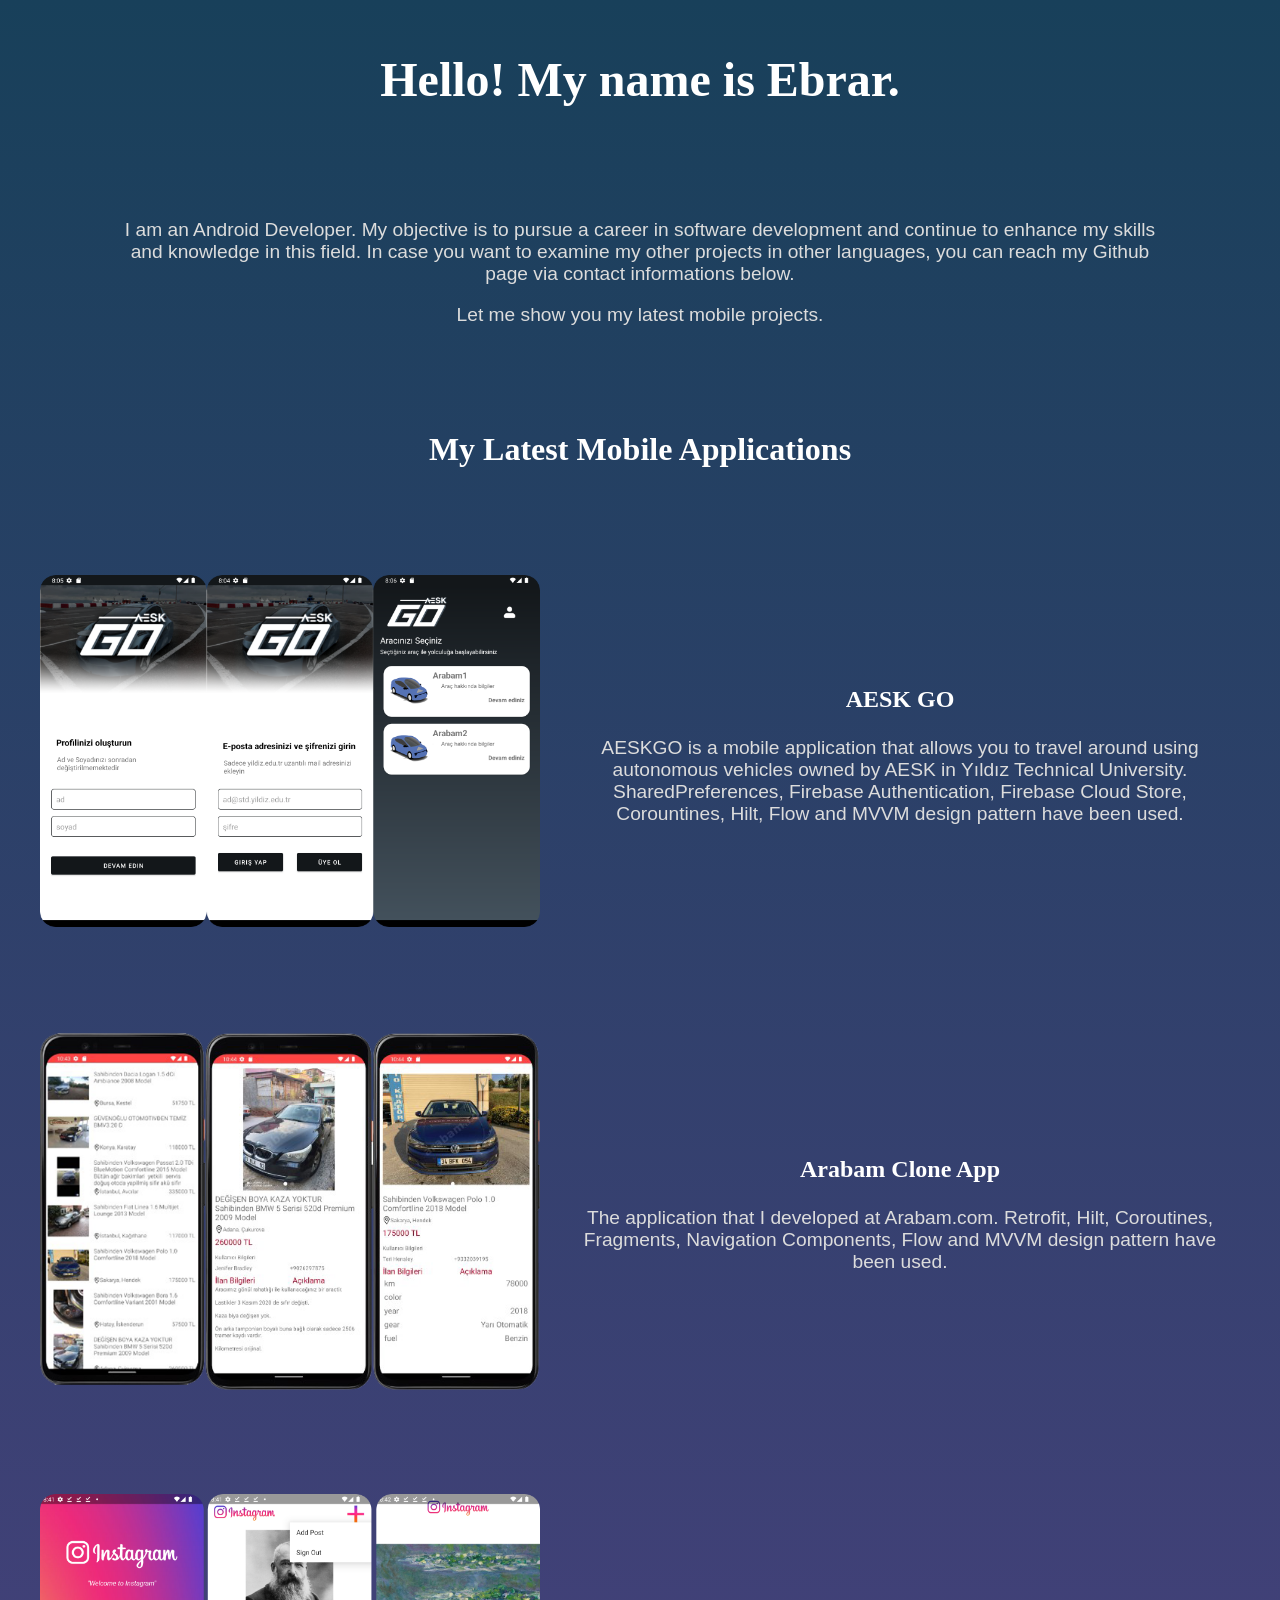
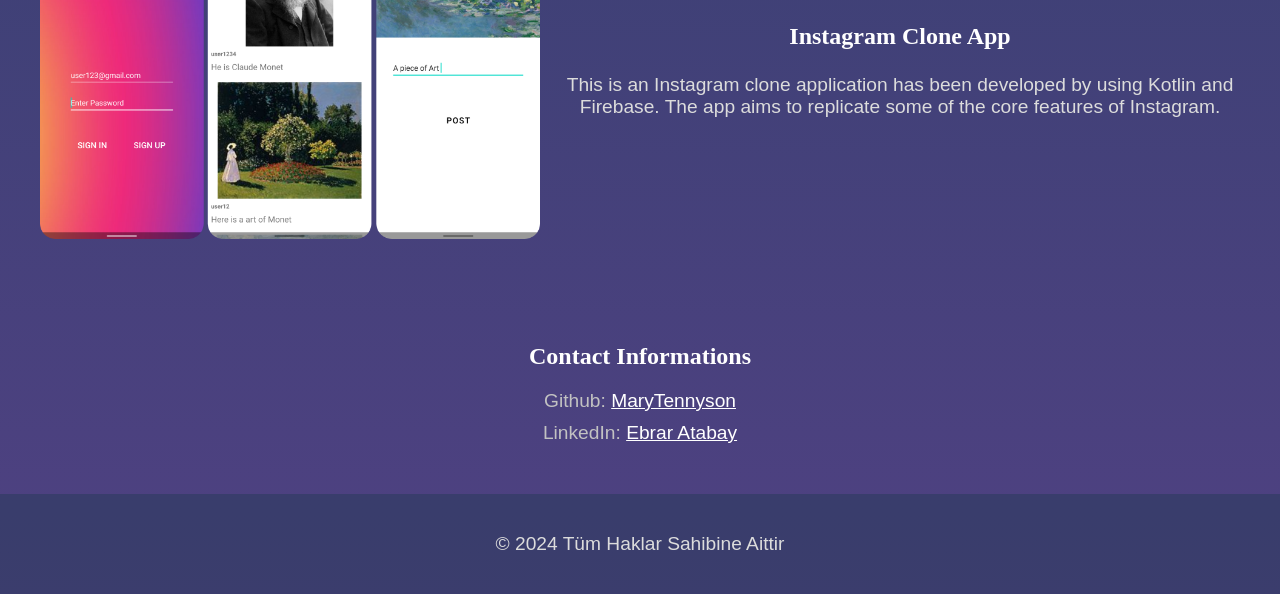
==== index.html @ 703ffc38 "FIRST COMMIT" ====
<!DOCTYPE html>
<html lang="en">

<head>
    <meta charset="UTF-8">
    <meta name="viewport" content="width=device-width, initial-scale=1.0">
    <link rel="stylesheet" href="styles.css">
    <title>Web Siteniz</title>
</head>

<body>
    <header>
        <h1>Hello! My name is Ebrar.</h1>
    </header>
    <section>
        <p class="center-text">I am an Android Developer. My objective is to pursue a career in software development and
            continue
            to enhance my skills and knowledge in this field. In case you want to examine my other
            projects in other languages, you can reach my Github page via contact informations below. </p>
        <p class="center-text">Let me show you my latest mobile projects.</p>
    </section>
    <section>
        <h2>My Latest Mobile Applications</h2>
    </section>
    <section>

        <div class="app-container">
            <div class="app-image">
                <img src="aeskgopages.png" alt="AESKGO">
            </div>
            <div class="app-description">
                <h3>AESK GO</h3>
                <p>AESKGO is a mobile application that allows you to travel around using autonomous vehicles owned by
                    AESK in Yıldız Technical University. SharedPreferences, Firebase Authentication, Firebase Cloud
                    Store, Corountines, Hilt, Flow and MVVM design pattern have been used.</p>
            </div>
        </div>
        <!-- Add more app containers if needed -->
    </section>
    <section>
        <div class="app-container">
            <div class="app-image">
                <img src="arabamcom.png" alt="Arabam Clone App">
            </div>
            <div class="app-description">
                <h3>Arabam Clone App</h3>
                <p>The application that I developed at Arabam.com. Retrofit, Hilt, Coroutines, Fragments, Navigation
                    Components, Flow and MVVM design pattern have been used.</p>
            </div>
        </div>
        <!-- Add more app containers if needed -->
    </section>
    <section>
        <div class="app-container">
            <div class="app-image">
                <img src="instagramclone.png" alt="Instagram Clone App">
            </div>
            <div class="app-description">
                <h3>Instagram Clone App</h3>
                <p>This is an Instagram clone application has been developed by using Kotlin and Firebase. The app aims
                    to replicate some of the core features of Instagram.</p>
            </div>
        </div>
        <!-- Add more app containers if needed -->
    </section>
    <section class="contact">
        <h2>Contact Informations</h2>
        <p>Github: <a href="https://github.com/MaryTennyson">MaryTennyson </a></p>
        <p>LinkedIn: <a href="https://www.linkedin.com/in/ebraratabay/">Ebrar Atabay</a></p>

    </section>
    <footer>
        <p>&copy; 2024 Tüm Haklar Sahibine Aittir</p>
    </footer>
</body>

</html>
---- styles.css ----
body {
    margin: 0;
    padding: 0;
    font-family: 'Arial', sans-serif;
    background: linear-gradient(#18405a, #4f4182);
    color: #ffffff;
}

header, section, footer {
    text-align: center;
    padding: 20px;
}

h1 {
   font-size:3em;
    font-family:'Times New Roman', Times, serif;
}


.center-text{
    
    padding-left: 100px;
    padding-right: 100px;
}

section {
    padding-top: 40px;
}

.latest-apps {
    padding: 20px;
    
}

.app-container {
    display: flex;
    align-items: center;
    margin: 20px;
}

.app-image img {
    width: 500px;
    height: auto;
    margin-right: 20px;
}

.app-description {
    text-align: center;
}

h3 {
    font-family:'Times New Roman', Times, serif;
    font-size: 1.5em;
}
h2{
    font-family:'Times New Roman', Times, serif;
    font-size: 2em;
}

p {
    font-size: 1.2em;
    color: #dcdcdc;
}

footer {
    text-align: center;
    background: #1936495f;
    padding: 20px;
}
.contact {
    text-align: center;
    padding: 40px;
}

.contact h2 {
    font-size: 1.5em;
    margin-bottom: 20px;
}

.contact p {
    font-size: 1.2em;
    color: #c2c2c2;
    margin: 10px 0;
}

.contact a {
    color: #ffffff;
    text-decoration: underline;
}
/* 500px'den küçük ekranlar için medya sorgusu */
@media only screen and (max-width: 1000px) {
    .app-container {
        flex-direction: column;
        align-items: flex-start;
        
        
    }

    .app-image img {
        width: 100%;
        height: auto;
        margin-right: 20px;
        margin-bottom: 10px;
    }
}
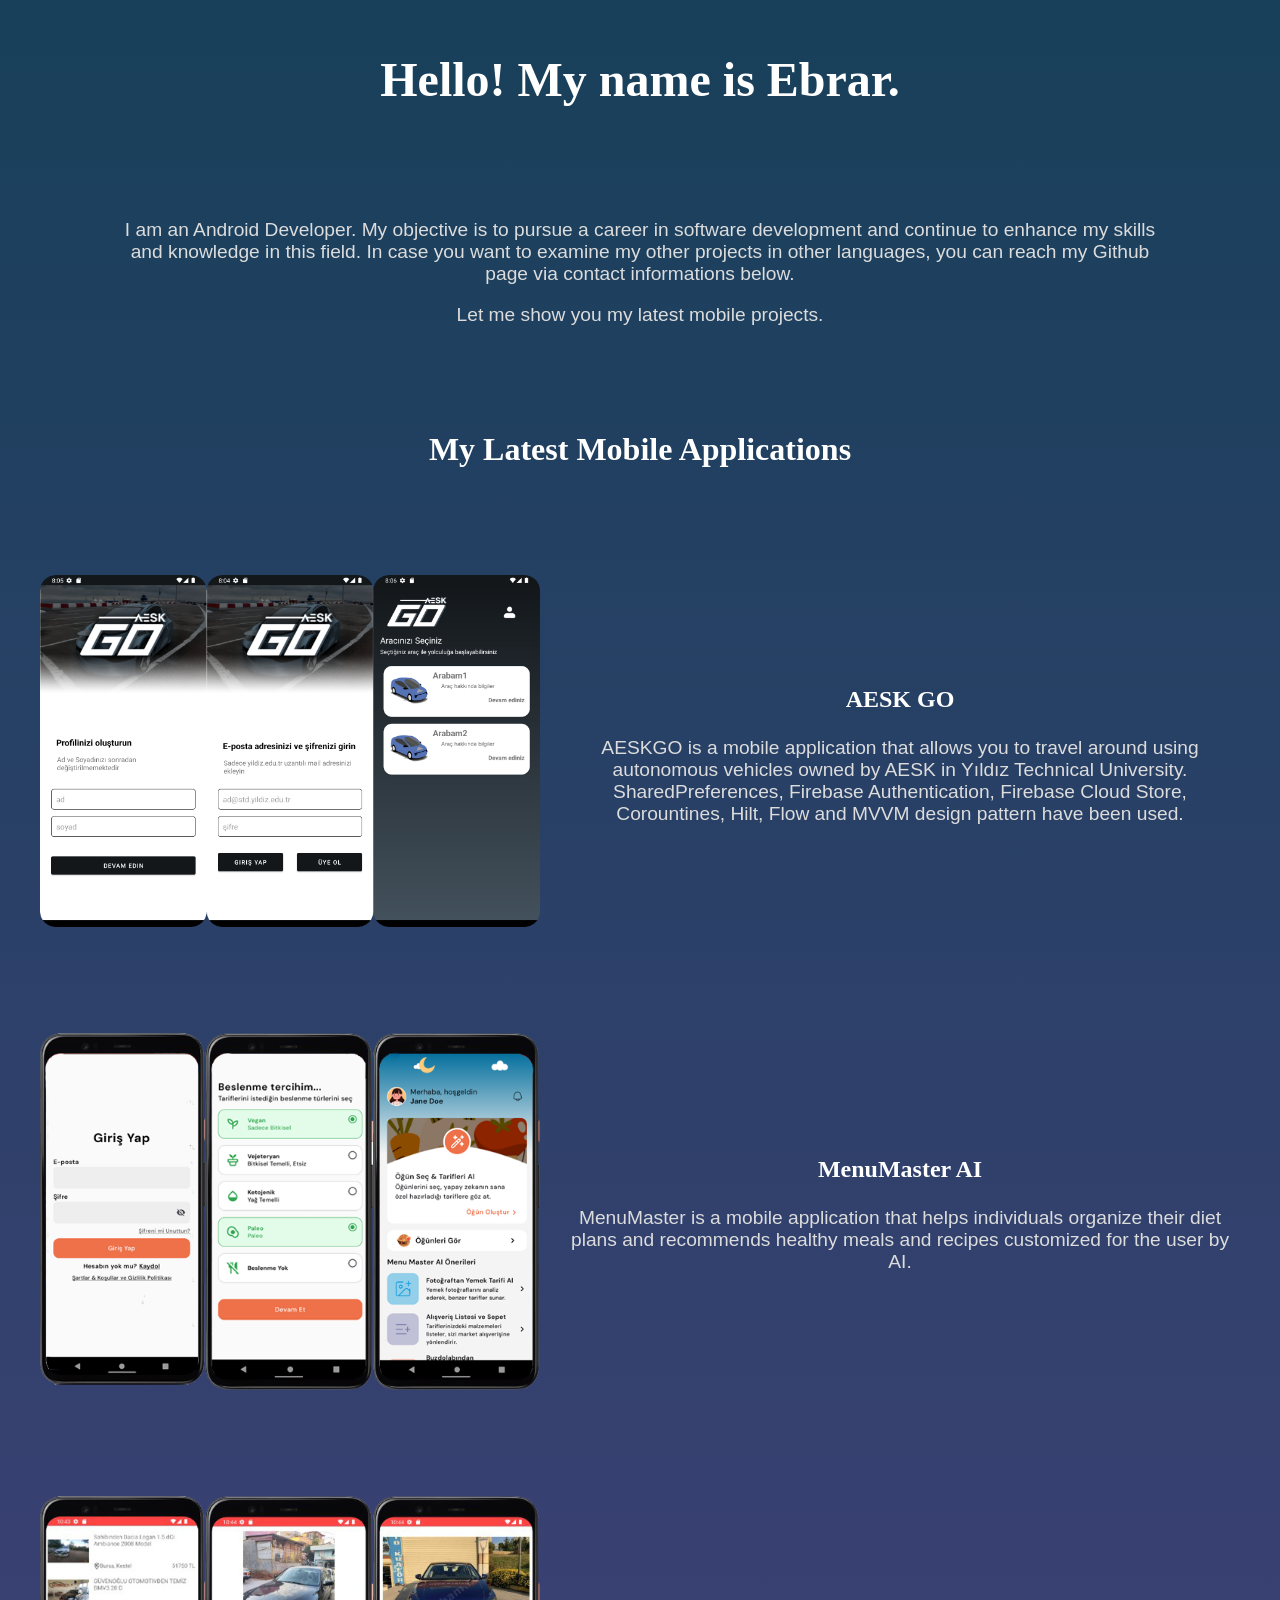
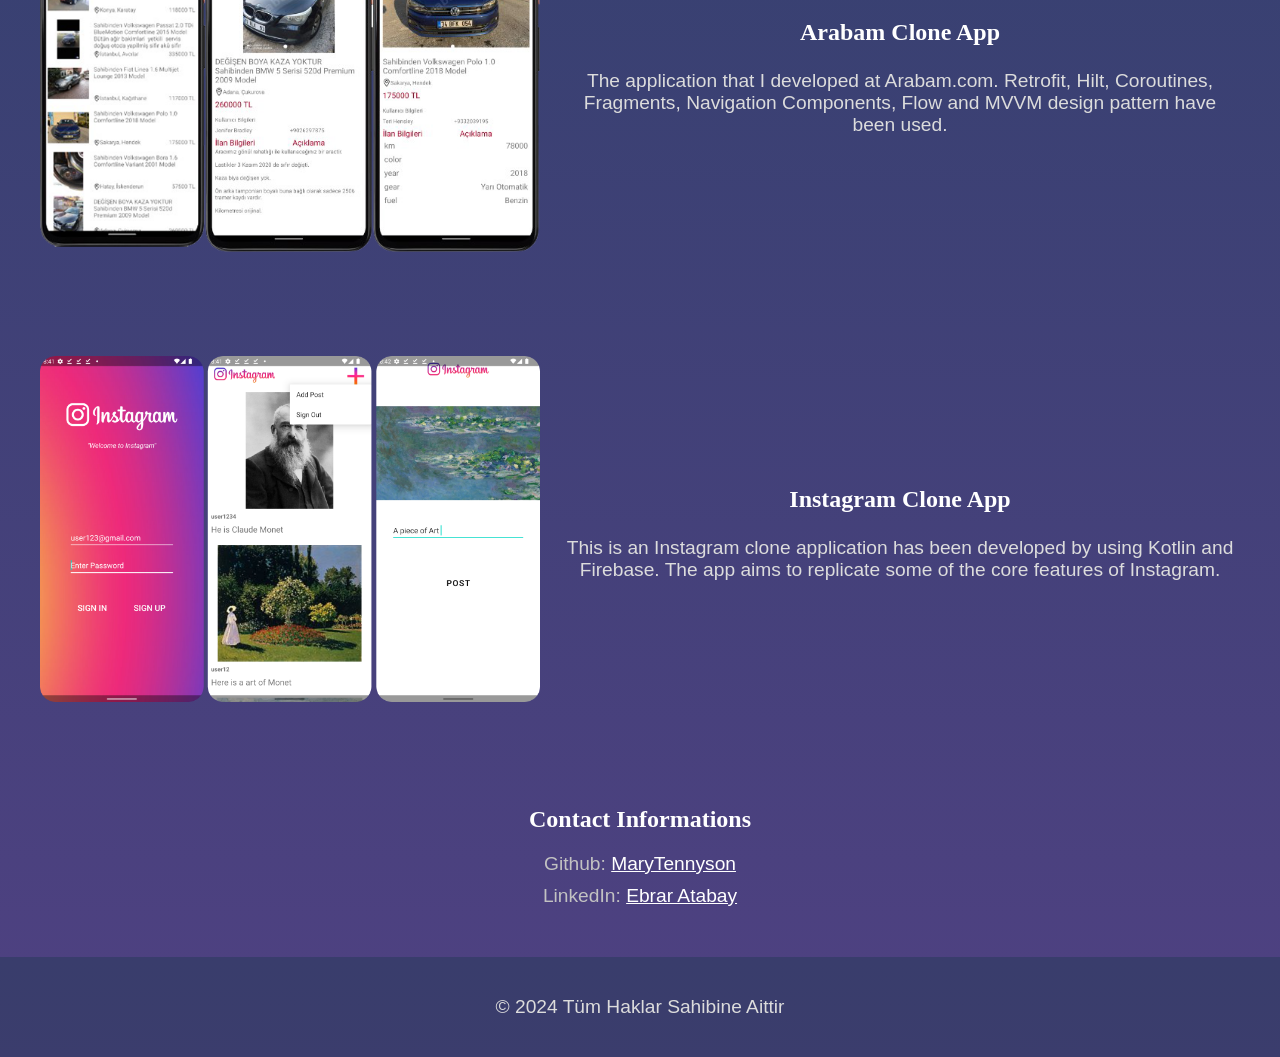
==== commit 0a1d253e: "Latest Project Was Added" ====
--- a/index.html
+++ b/index.html
@@ -5,7 +5,8 @@
     <meta charset="UTF-8">
     <meta name="viewport" content="width=device-width, initial-scale=1.0">
     <link rel="stylesheet" href="styles.css">
-    <title>Web Siteniz</title>
+    <link rel="icon" type="image/png" href="mainlogo.png">
+    <title>Ebrar Atabay</title>
 </head>
 
 <body>
@@ -33,6 +34,21 @@
                 <p>AESKGO is a mobile application that allows you to travel around using autonomous vehicles owned by
                     AESK in Yıldız Technical University. SharedPreferences, Firebase Authentication, Firebase Cloud
                     Store, Corountines, Hilt, Flow and MVVM design pattern have been used.</p>
+            </div>
+        </div>
+        <!-- Add more app containers if needed -->
+    </section>
+    <section>
+
+        <div class="app-container">
+            <div class="app-image">
+                <img src="mobveninternship.png" alt="MenuMaster AI">
+            </div>
+            <div class="app-description">
+                <h3>MenuMaster AI</h3>
+                <p> MenuMaster is a mobile application that helps individuals organize their diet plans
+                    and recommends healthy meals and recipes customized for the user by AI.
+                </p>
             </div>
         </div>
         <!-- Add more app containers if needed -->
--- a/styles.css
+++ b/styles.css
@@ -96,6 +96,11 @@
         
     }
 
+    .center-text{
+    
+        padding-left: 10px;
+        padding-right: 10px;
+    }
     .app-image img {
         width: 100%;
         height: auto;
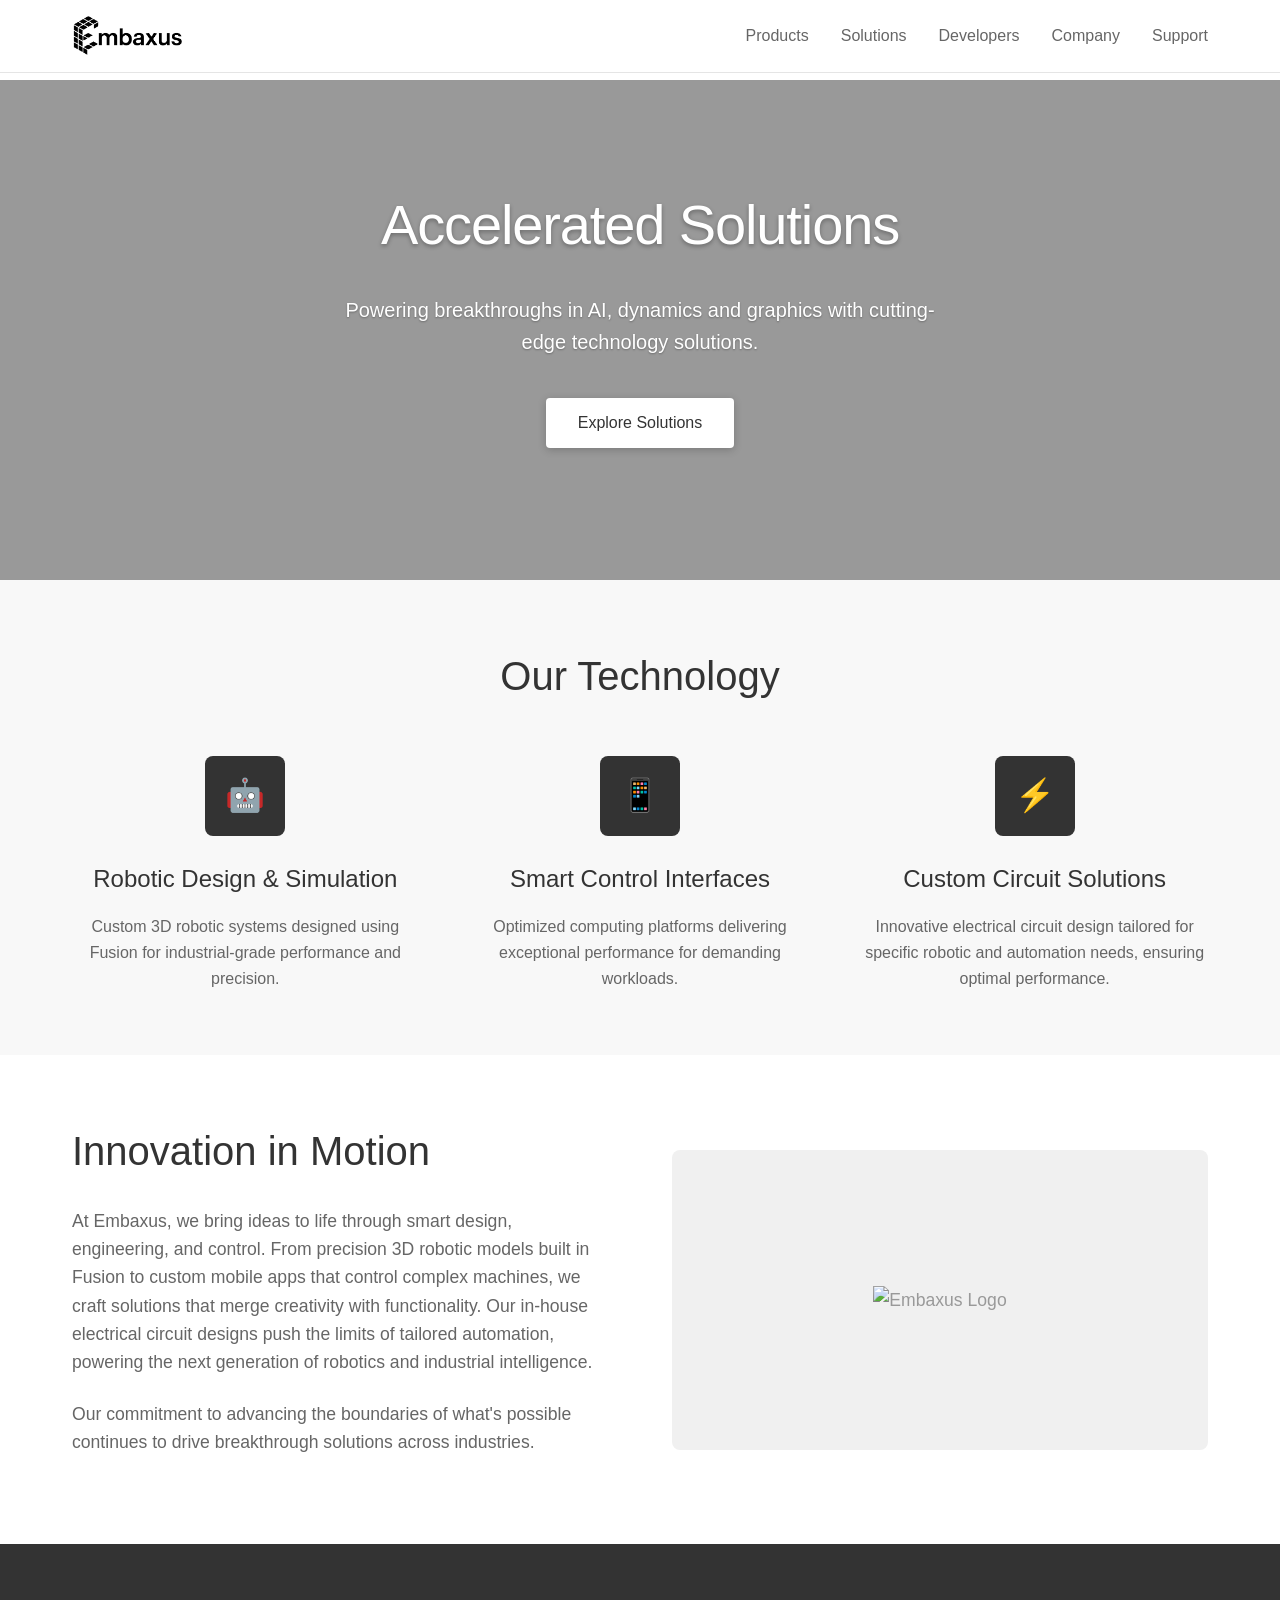
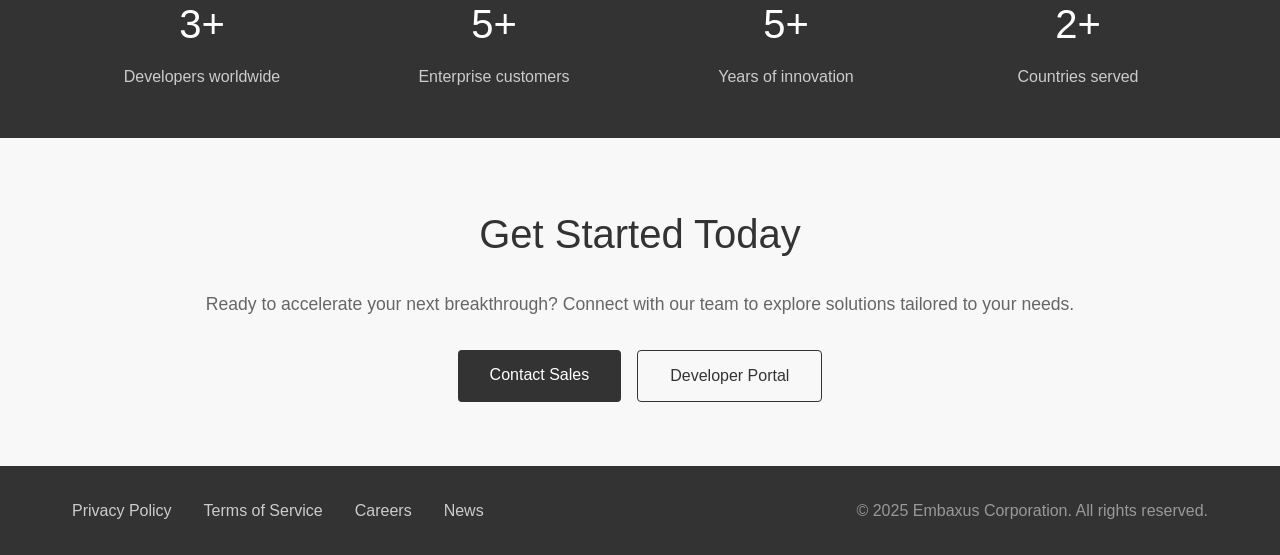
==== commit 9863c3b2: "Rename embaxus_website.html to index.html rename" ====
--- a/index.html
+++ b/index.html
@@ -1,93 +1,562 @@
 <!DOCTYPE html>
 <html lang="en">
-
 <head>
     <meta charset="UTF-8">
     <meta name="viewport" content="width=device-width, initial-scale=1.0">
-    <link rel="stylesheet" href="styles.css">
-    <link rel="icon" type="image/png" href="mainlogo.png">
-    <title>Ebrar Atabay</title>
+    <title>Embaxus</title>
+    <style>
+        * {
+            margin: 0;
+            padding: 0;
+            box-sizing: border-box;
+        }
+
+        body {
+            font-family: -apple-system, BlinkMacSystemFont, 'Segoe UI', Roboto, sans-serif;
+            line-height: 1.6;
+            color: #333;
+            background: #fff;
+        }
+
+        /* Header */
+        header {
+            background: #fff;
+            border-bottom: 1px solid #e5e5e5;
+            position: fixed;
+            width: 100%;
+            top: 0;
+            z-index: 1000;
+        }
+
+        nav {
+            max-width: 1200px;
+            margin: 0 auto;
+            display: flex;
+            justify-content: space-between;
+            align-items: center;
+            padding: 1rem 2rem;
+        }
+
+        .logo {
+            font-size: 1.5rem;
+            font-weight: 600;
+            color: #333;
+            text-decoration: none;
+            display: flex;
+            align-items: center;
+            gap: 0.5rem;
+        }
+
+        .logo-icon {
+            height: 40px;
+            width: auto;
+        }
+
+        .logo-icon img {
+            height: 100%;
+            width: auto;
+            object-fit: contain;
+        }
+
+        .nav-links {
+            display: flex;
+            list-style: none;
+            gap: 2rem;
+        }
+
+        .nav-links a {
+            color: #666;
+            text-decoration: none;
+            font-weight: 400;
+            transition: color 0.2s ease;
+        }
+
+        .nav-links a:hover {
+            color: #333;
+        }
+
+        /* Main Content */
+        main {
+            margin-top: 80px;
+        }
+
+        .container {
+            max-width: 1200px;
+            margin: 0 auto;
+            padding: 0 2rem;
+        }
+
+        /* Hero Section */
+        .hero {
+            padding: 4rem 0 6rem;
+            text-align: center;
+            position: relative;
+            min-height: 500px;
+            display: flex;
+            align-items: center;
+            justify-content: center;
+            background-image: url('https://www.autodesk.com/products/fusion-360/blog/wp-content/uploads/2023/04/Face_AV_2D-1024x694.jpg');
+            background-size: cover;
+            background-position: center;
+            background-repeat: no-repeat;
+        }
+
+        .hero::before {
+            content: '';
+            position: absolute;
+            top: 0;
+            left: 0;
+            right: 0;
+            bottom: 0;
+            background: rgba(0, 0, 0, 0.4);
+            z-index: 1;
+        }
+
+        .hero .container {
+            position: relative;
+            z-index: 2;
+        }
+
+        .hero h1 {
+            font-size: 3.5rem;
+            font-weight: 300;
+            color: #fff;
+            margin-bottom: 1.5rem;
+            letter-spacing: -0.02em;
+            text-shadow: 0 2px 4px rgba(0, 0, 0, 0.3);
+        }
+
+        .hero p {
+            font-size: 1.25rem;
+            color: #fff;
+            max-width: 600px;
+            margin: 0 auto 2.5rem;
+            font-weight: 300;
+            text-shadow: 0 1px 2px rgba(0, 0, 0, 0.3);
+        }
+
+        .cta-button {
+            display: inline-block;
+            background: #fff;
+            color: #333;
+            padding: 0.75rem 2rem;
+            text-decoration: none;
+            border-radius: 4px;
+            font-weight: 500;
+            transition: all 0.2s ease;
+            box-shadow: 0 2px 8px rgba(0, 0, 0, 0.2);
+        }
+
+        .cta-button:hover {
+            background: #f0f0f0;
+            transform: translateY(-1px);
+            box-shadow: 0 4px 12px rgba(0, 0, 0, 0.3);
+        }
+
+        /* Fallback for when no image is loaded */
+        .hero.no-image {
+            background: linear-gradient(135deg, #f0f0f0, #e0e0e0);
+        }
+
+        .hero.no-image h1 {
+            color: #333;
+        }
+
+        .hero.no-image p {
+            color: #666;
+        }
+
+        .hero.no-image .cta-button {
+            background: #333;
+            color: #fff;
+        }
+
+        .hero.no-image .cta-button:hover {
+            background: #555;
+        }
+
+        /* Features Section */
+        .features {
+            padding: 4rem 0;
+            background: #f8f8f8;
+        }
+
+        .features h2 {
+            font-size: 2.5rem;
+            font-weight: 300;
+            text-align: center;
+            margin-bottom: 3rem;
+            color: #333;
+        }
+
+        .features-grid {
+            display: grid;
+            grid-template-columns: repeat(auto-fit, minmax(300px, 1fr));
+            gap: 3rem;
+        }
+
+        .feature {
+            text-align: center;
+        }
+
+        .feature-icon {
+            width: 80px;
+            height: 80px;
+            background: #333;
+            border-radius: 8px;
+            margin: 0 auto 1.5rem;
+            display: flex;
+            align-items: center;
+            justify-content: center;
+            font-size: 2rem;
+            color: #fff;
+        }
+
+        .feature h3 {
+            font-size: 1.5rem;
+            font-weight: 400;
+            margin-bottom: 1rem;
+            color: #333;
+        }
+
+        .feature p {
+            color: #666;
+            font-weight: 300;
+            line-height: 1.6;
+        }
+
+        /* About Section */
+        .about {
+            padding: 4rem 0;
+        }
+
+        .about-content {
+            display: grid;
+            grid-template-columns: 1fr 1fr;
+            gap: 4rem;
+            align-items: center;
+        }
+
+        .about h2 {
+            font-size: 2.5rem;
+            font-weight: 300;
+            margin-bottom: 1.5rem;
+            color: #333;
+        }
+
+        .about p {
+            color: #666;
+            font-size: 1.1rem;
+            font-weight: 300;
+            margin-bottom: 1.5rem;
+        }
+
+        .about-image {
+            width: 100%;
+            height: 300px;
+            background: #f0f0f0;
+            border-radius: 8px;
+            display: flex;
+            align-items: center;
+            justify-content: center;
+            color: #999;
+            font-size: 1.1rem;
+        }
+
+        /* Stats Section */
+        .stats {
+            padding: 3rem 0;
+            background: #333;
+            color: #fff;
+        }
+
+        .stats-grid {
+            display: grid;
+            grid-template-columns: repeat(auto-fit, minmax(200px, 1fr));
+            gap: 2rem;
+            text-align: center;
+        }
+
+        .stat h3 {
+            font-size: 2.5rem;
+            font-weight: 300;
+            margin-bottom: 0.5rem;
+        }
+
+        .stat p {
+            color: #ccc;
+            font-weight: 300;
+        }
+
+        /* Contact Section */
+        .contact {
+            padding: 4rem 0;
+            text-align: center;
+            background: #f8f8f8;
+        }
+
+        .contact h2 {
+            font-size: 2.5rem;
+            font-weight: 300;
+            margin-bottom: 1.5rem;
+            color: #333;
+        }
+
+        .contact p {
+            color: #666;
+            font-size: 1.1rem;
+            font-weight: 300;
+            margin-bottom: 2rem;
+        }
+
+        .contact-buttons {
+            display: flex;
+            gap: 1rem;
+            justify-content: center;
+            flex-wrap: wrap;
+        }
+
+        .contact-button {
+            display: inline-block;
+            padding: 0.75rem 2rem;
+            text-decoration: none;
+            border-radius: 4px;
+            font-weight: 500;
+            transition: all 0.2s ease;
+        }
+
+        .contact-button.primary {
+            background: #333;
+            color: #fff;
+        }
+
+        .contact-button.primary:hover {
+            background: #555;
+        }
+
+        .contact-button.secondary {
+            background: transparent;
+            color: #333;
+            border: 1px solid #333;
+        }
+
+        .contact-button.secondary:hover {
+            background: #333;
+            color: #fff;
+        }
+
+        /* Footer */
+        footer {
+            background: #333;
+            color: #fff;
+            padding: 2rem 0;
+            text-align: center;
+        }
+
+        .footer-content {
+            display: flex;
+            justify-content: space-between;
+            align-items: center;
+            flex-wrap: wrap;
+            gap: 1rem;
+        }
+
+        .footer-links {
+            display: flex;
+            gap: 2rem;
+            flex-wrap: wrap;
+        }
+
+        .footer-links a {
+            color: #ccc;
+            text-decoration: none;
+            font-weight: 300;
+            transition: color 0.2s ease;
+        }
+
+        .footer-links a:hover {
+            color: #fff;
+        }
+
+        .copyright {
+            color: #999;
+            font-weight: 300;
+        }
+
+        /* Responsive Design */
+        @media (max-width: 768px) {
+            .nav-links {
+                display: none;
+            }
+
+            .hero h1 {
+                font-size: 2.5rem;
+            }
+
+            .hero p {
+                font-size: 1.1rem;
+            }
+
+            .about-content {
+                grid-template-columns: 1fr;
+                gap: 2rem;
+            }
+
+            .contact-buttons {
+                flex-direction: column;
+                align-items: center;
+            }
+
+            .contact-button {
+                width: 200px;
+                text-align: center;
+            }
+
+            .footer-content {
+                flex-direction: column;
+                text-align: center;
+            }
+
+            .footer-links {
+                justify-content: center;
+            }
+        }
+
+        @media (max-width: 480px) {
+            .container {
+                padding: 0 1rem;
+            }
+
+            nav {
+                padding: 1rem;
+            }
+
+            .hero {
+                padding: 3rem 0 4rem;
+            }
+
+            .features,
+            .about,
+            .contact {
+                padding: 3rem 0;
+            }
+        }
+    </style>
 </head>
-
 <body>
     <header>
-        <h1>Hello! My name is Ebrar.</h1>
+        <nav>
+            <a href="#" class="logo">
+                <div class="logo-icon">
+                    <img src="embaxus-logo.png" alt="Embaxus Logo">
+                </div>
+            </a>
+            <ul class="nav-links">
+                <li><a href="#products">Products</a></li>
+                <li><a href="#solutions">Solutions</a></li>
+                <li><a href="#developers">Developers</a></li>
+                <li><a href="#company">Company</a></li>
+                <li><a href="#support">Support</a></li>
+            </ul>
+        </nav>
     </header>
-    <section>
-        <p class="center-text">I am an Android Developer. My objective is to pursue a career in software development and
-            continue
-            to enhance my skills and knowledge in this field. In case you want to examine my other
-            projects in other languages, you can reach my Github page via contact informations below. </p>
-        <p class="center-text">Let me show you my latest mobile projects.</p>
-    </section>
-    <section>
-        <h2>My Latest Mobile Applications</h2>
-    </section>
-    <section>
-
-        <div class="app-container">
-            <div class="app-image">
-                <img src="aeskgopages.png" alt="AESKGO">
+
+    <main>
+        <section class="hero">
+            <div class="container">
+                <h1>Accelerated Solutions</h1>
+                <p>Powering breakthroughs in AI, dynamics and graphics with cutting-edge technology solutions.</p>
+                <a href="#solutions" class="cta-button">Explore Solutions</a>
             </div>
-            <div class="app-description">
-                <h3>AESK GO</h3>
-                <p>AESKGO is a mobile application that allows you to travel around using autonomous vehicles owned by
-                    AESK in Yıldız Technical University. SharedPreferences, Firebase Authentication, Firebase Cloud
-                    Store, Corountines, Hilt, Flow and MVVM design pattern have been used.</p>
+        </section>
+
+        <section class="features">
+            <div class="container">
+                <h2>Our Technology</h2>
+                <div class="features-grid">
+                    <div class="feature">
+                        <div class="feature-icon">🤖</div>
+                        <h3>Robotic Design & Simulation</h3>
+                        <p>Custom 3D robotic systems designed using Fusion for industrial-grade performance and precision.</p>
+                    </div>
+                    <div class="feature">
+                        <div class="feature-icon">📱</div>
+                        <h3>Smart Control Interfaces</h3>
+                        <p>Optimized computing platforms delivering exceptional performance for demanding workloads.</p>
+                    </div>
+                    <div class="feature">
+                        <div class="feature-icon">⚡</div>
+                        <h3>Custom Circuit Solutions</h3>
+                        <p>Innovative electrical circuit design tailored for specific robotic and automation needs, ensuring optimal performance.</p>
+                    </div>
+                </div>
+            </div>
+        </section>
+
+        <section class="about">
+            <div class="container">
+                <div class="about-content">
+                    <div>
+                        <h2>Innovation in Motion</h2>
+                        <p>At Embaxus, we bring ideas to life through smart design, engineering, and control. From precision 3D robotic models built in Fusion to custom mobile apps that control complex machines, we craft solutions that merge creativity with functionality. Our in-house electrical circuit designs push the limits of tailored automation, powering the next generation of robotics and industrial intelligence.</p>
+                        <p>Our commitment to advancing the boundaries of what's possible continues to drive breakthrough solutions across industries.</p>
+                    </div>
+                    <div class="about-image">
+                         <img src="https://i.ytimg.com/vi/TES8Kg3-HFg/hq720.jpg?sqp=-oaymwEhCK4FEIIDSFryq4qpAxMIARUAAAAAGAElAADIQj0AgKJD&rs=AOn4CLARQJ7G6u30fz5zHfNu3cG_by44cw" alt="Embaxus Logo">
+                    </div>
+                </div>
+            </div>
+        </section>
+
+        <section class="stats">
+            <div class="container">
+                <div class="stats-grid">
+                    <div class="stat">
+                        <h3>3+</h3>
+                        <p>Developers worldwide</p>
+                    </div>
+                    <div class="stat">
+                        <h3>5+</h3>
+                        <p>Enterprise customers</p>
+                    </div>
+                    <div class="stat">
+                        <h3>5+</h3>
+                        <p>Years of innovation</p>
+                    </div>
+                    <div class="stat">
+                        <h3>2+</h3>
+                        <p>Countries served</p>
+                    </div>
+                </div>
+            </div>
+        </section>
+
+        <section class="contact">
+            <div class="container">
+                <h2>Get Started Today</h2>
+                <p>Ready to accelerate your next breakthrough? Connect with our team to explore solutions tailored to your needs.</p>
+                <div class="contact-buttons">
+                    <a href="#" class="contact-button primary">Contact Sales</a>
+                    <a href="#" class="contact-button secondary">Developer Portal</a>
+                </div>
+            </div>
+        </section>
+    </main>
+
+    <footer>
+        <div class="container">
+            <div class="footer-content">
+                <div class="footer-links">
+                    <a href="#">Privacy Policy</a>
+                    <a href="#">Terms of Service</a>
+                    <a href="#">Careers</a>
+                    <a href="#">News</a>
+                </div>
+                <div class="copyright">
+                    © 2025 Embaxus Corporation. All rights reserved.
+                </div>
             </div>
         </div>
-        <!-- Add more app containers if needed -->
-    </section>
-    <section>
-
-        <div class="app-container">
-            <div class="app-image">
-                <img src="mobveninternship.png" alt="MenuMaster AI">
-            </div>
-            <div class="app-description">
-                <h3>MenuMaster AI</h3>
-                <p> MenuMaster is a mobile application that helps individuals organize their diet plans
-                    and recommends healthy meals and recipes customized for the user by AI.
-                </p>
-            </div>
-        </div>
-        <!-- Add more app containers if needed -->
-    </section>
-    <section>
-        <div class="app-container">
-            <div class="app-image">
-                <img src="arabamcom.png" alt="Arabam Clone App">
-            </div>
-            <div class="app-description">
-                <h3>Arabam Clone App</h3>
-                <p>The application that I developed at Arabam.com. Retrofit, Hilt, Coroutines, Fragments, Navigation
-                    Components, Flow and MVVM design pattern have been used.</p>
-            </div>
-        </div>
-        <!-- Add more app containers if needed -->
-    </section>
-    <section>
-        <div class="app-container">
-            <div class="app-image">
-                <img src="instagramclone.png" alt="Instagram Clone App">
-            </div>
-            <div class="app-description">
-                <h3>Instagram Clone App</h3>
-                <p>This is an Instagram clone application has been developed by using Kotlin and Firebase. The app aims
-                    to replicate some of the core features of Instagram.</p>
-            </div>
-        </div>
-        <!-- Add more app containers if needed -->
-    </section>
-    <section class="contact">
-        <h2>Contact Informations</h2>
-        <p>Github: <a href="https://github.com/MaryTennyson">MaryTennyson </a></p>
-        <p>LinkedIn: <a href="https://www.linkedin.com/in/ebraratabay/">Ebrar Atabay</a></p>
-
-    </section>
-    <footer>
-        <p>&copy; 2024 Tüm Haklar Sahibine Aittir</p>
     </footer>
 </body>
-
-</html>+</html>
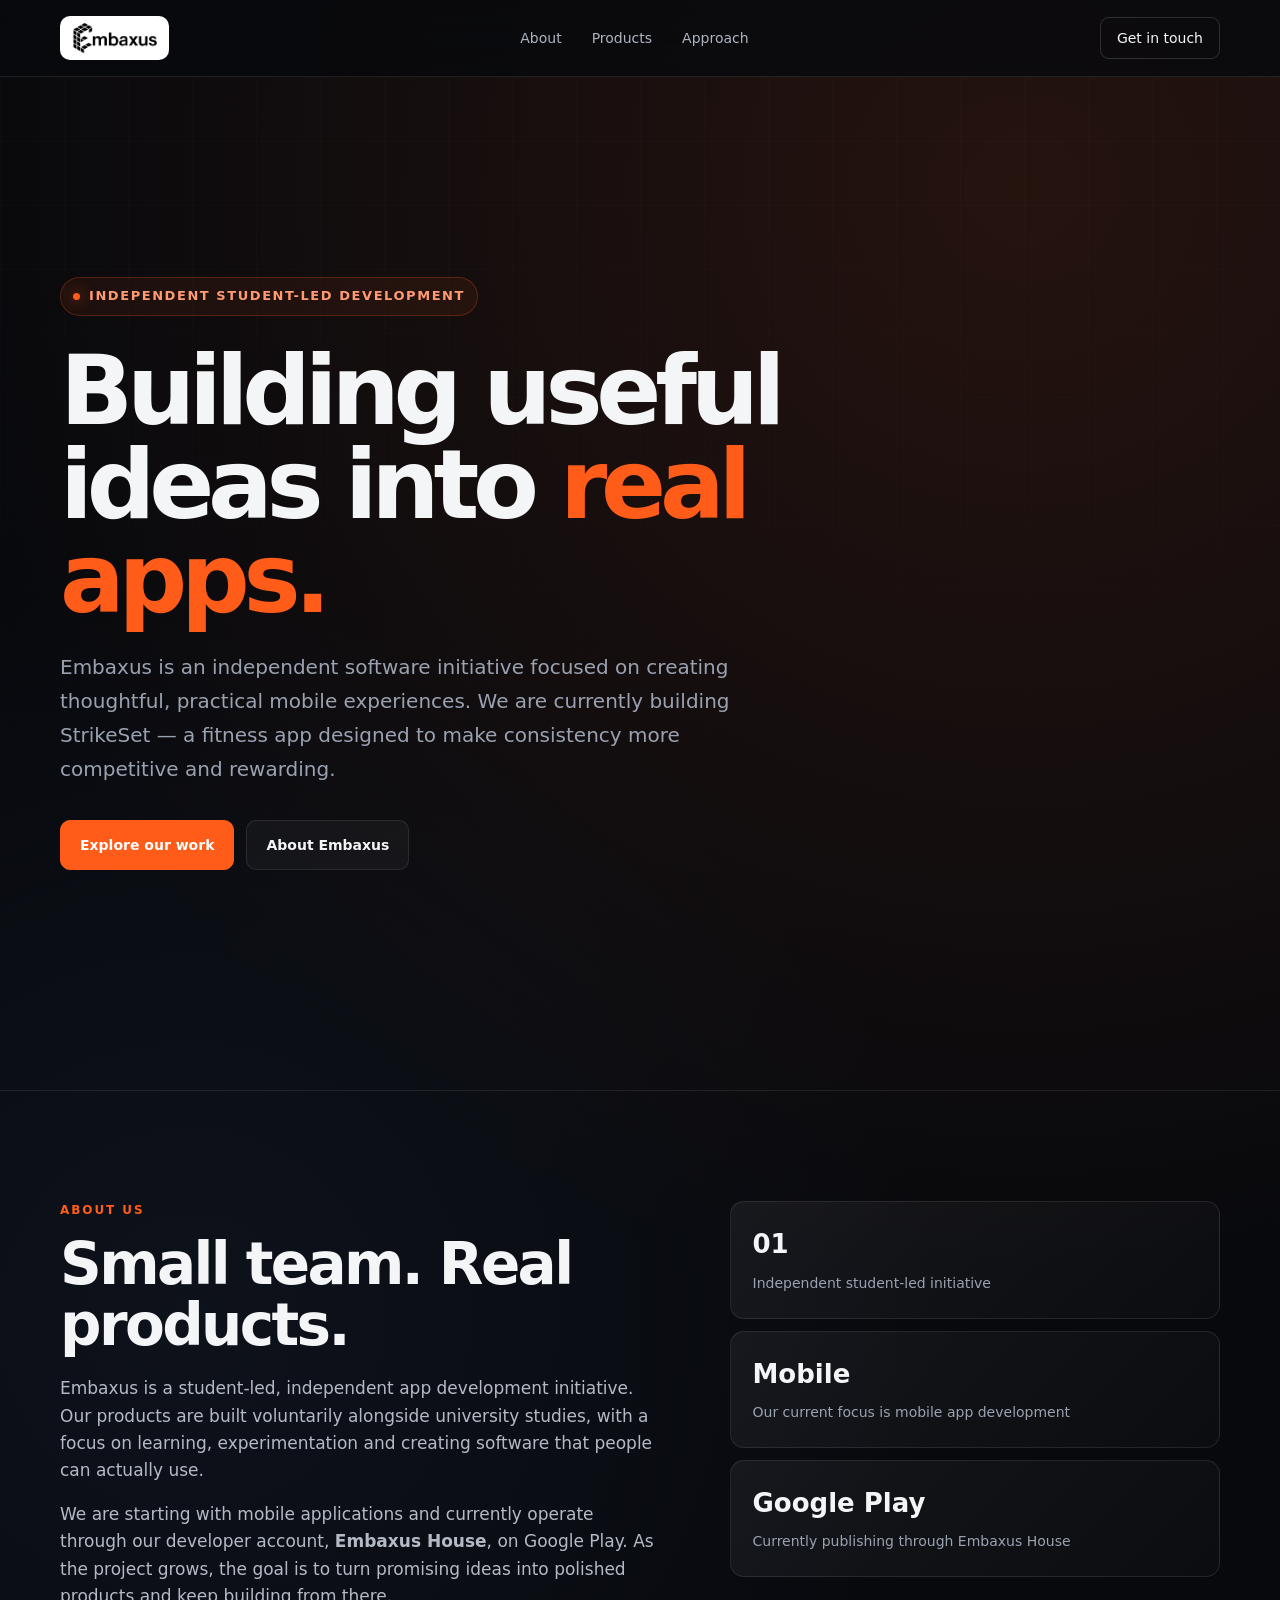
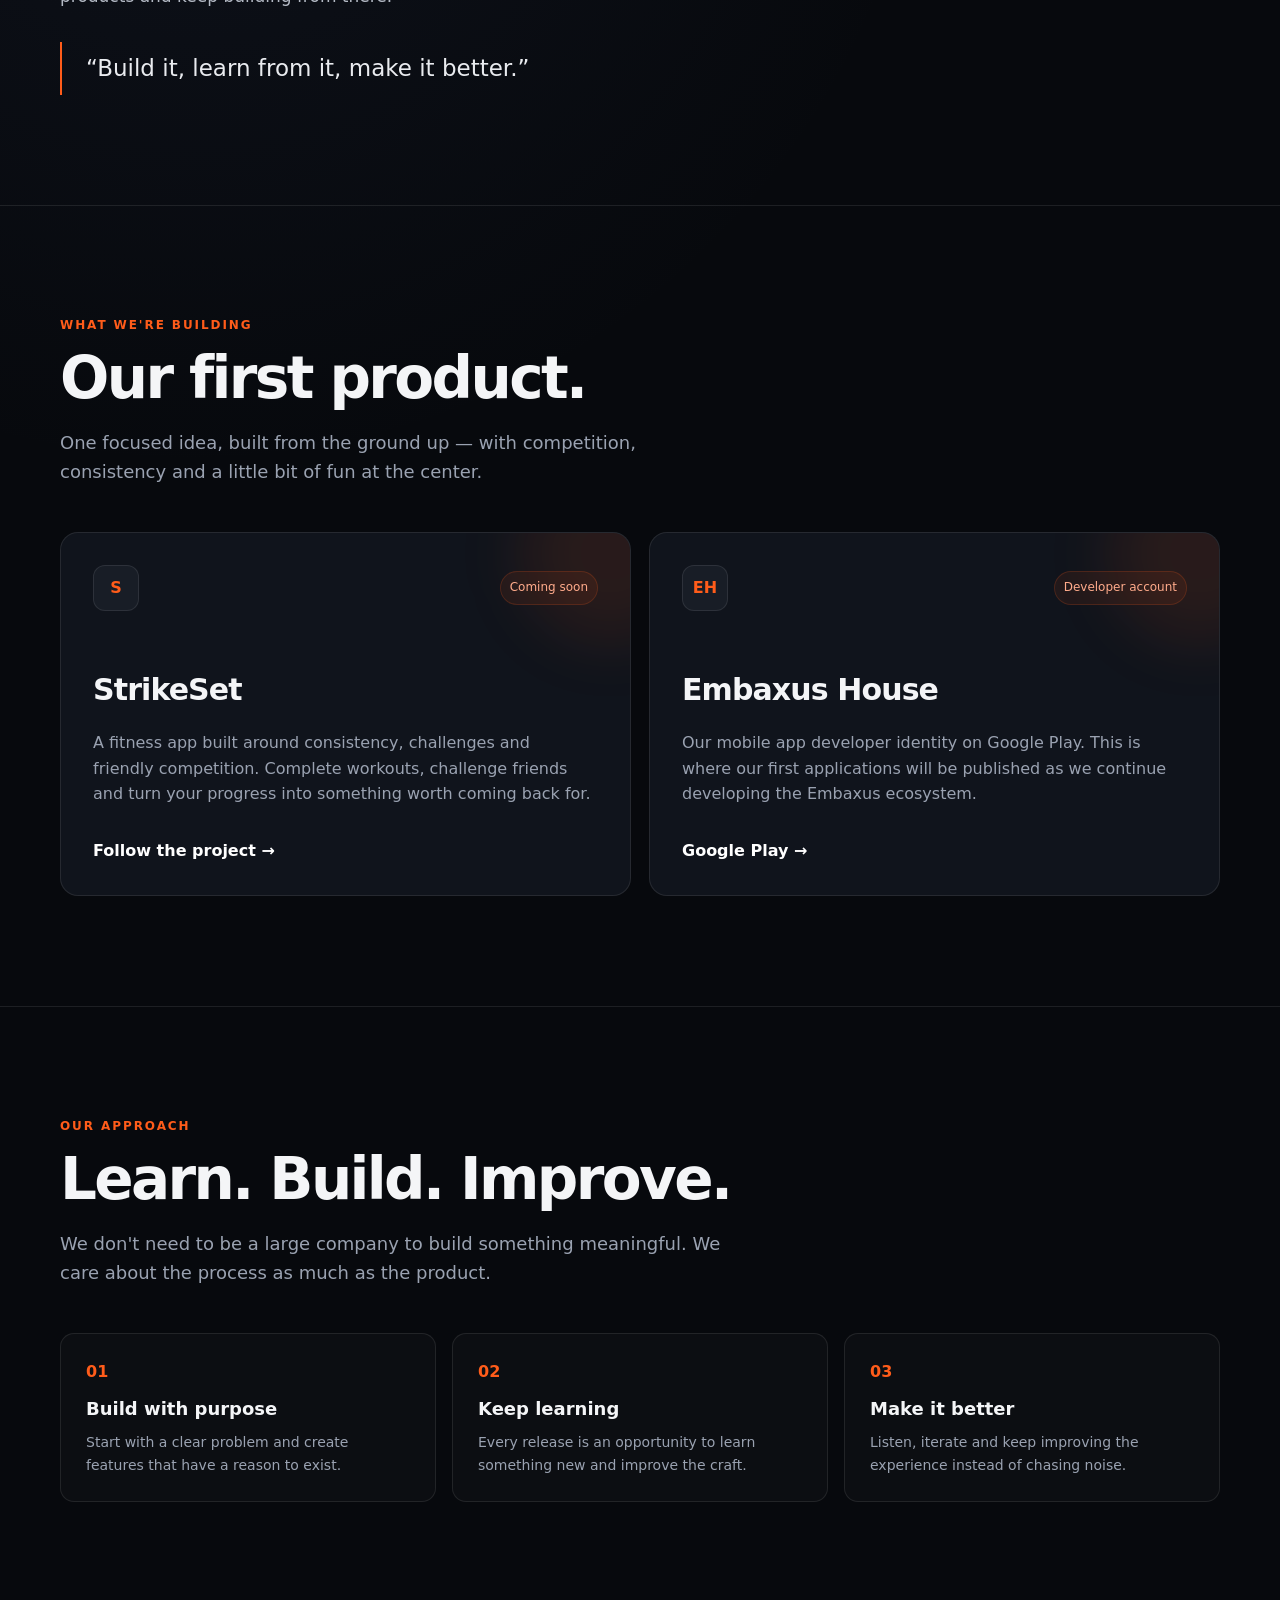
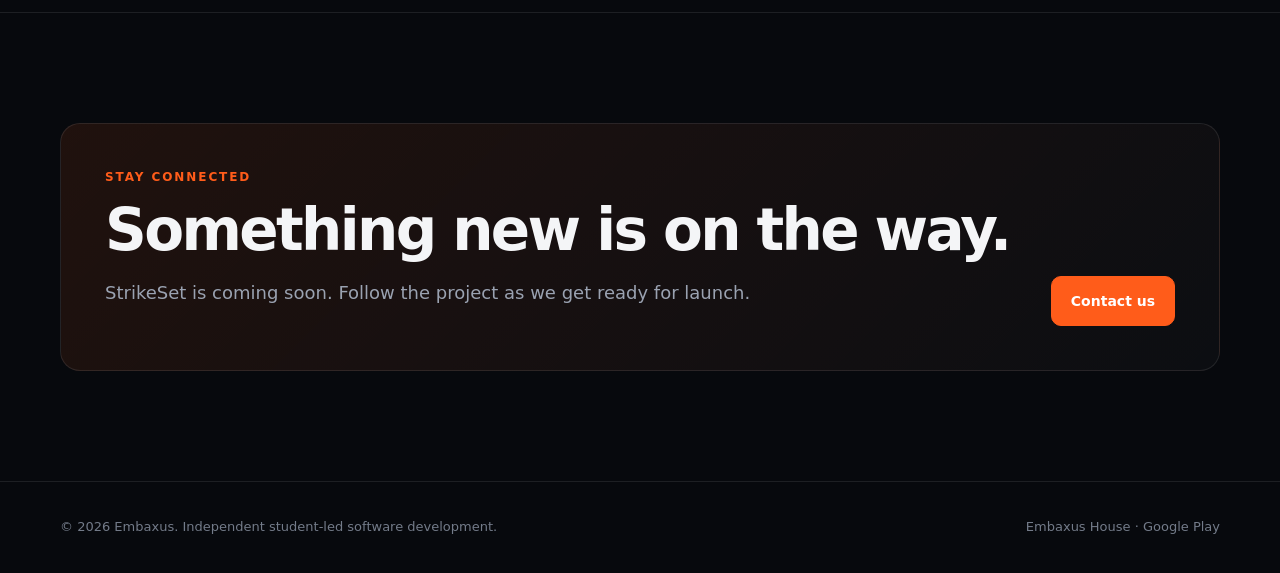
==== commit ca8a8fde: "Create index.html" ====
--- a/index.html
+++ b/index.html
@@ -1,562 +1,303 @@
-<!DOCTYPE html>
+<!doctype html>
 <html lang="en">
 <head>
-    <meta charset="UTF-8">
-    <meta name="viewport" content="width=device-width, initial-scale=1.0">
-    <title>Embaxus</title>
-    <style>
-        * {
-            margin: 0;
-            padding: 0;
-            box-sizing: border-box;
-        }
-
-        body {
-            font-family: -apple-system, BlinkMacSystemFont, 'Segoe UI', Roboto, sans-serif;
-            line-height: 1.6;
-            color: #333;
-            background: #fff;
-        }
-
-        /* Header */
-        header {
-            background: #fff;
-            border-bottom: 1px solid #e5e5e5;
-            position: fixed;
-            width: 100%;
-            top: 0;
-            z-index: 1000;
-        }
-
-        nav {
-            max-width: 1200px;
-            margin: 0 auto;
-            display: flex;
-            justify-content: space-between;
-            align-items: center;
-            padding: 1rem 2rem;
-        }
-
-        .logo {
-            font-size: 1.5rem;
-            font-weight: 600;
-            color: #333;
-            text-decoration: none;
-            display: flex;
-            align-items: center;
-            gap: 0.5rem;
-        }
-
-        .logo-icon {
-            height: 40px;
-            width: auto;
-        }
-
-        .logo-icon img {
-            height: 100%;
-            width: auto;
-            object-fit: contain;
-        }
-
-        .nav-links {
-            display: flex;
-            list-style: none;
-            gap: 2rem;
-        }
-
-        .nav-links a {
-            color: #666;
-            text-decoration: none;
-            font-weight: 400;
-            transition: color 0.2s ease;
-        }
-
-        .nav-links a:hover {
-            color: #333;
-        }
-
-        /* Main Content */
-        main {
-            margin-top: 80px;
-        }
-
-        .container {
-            max-width: 1200px;
-            margin: 0 auto;
-            padding: 0 2rem;
-        }
-
-        /* Hero Section */
-        .hero {
-            padding: 4rem 0 6rem;
-            text-align: center;
-            position: relative;
-            min-height: 500px;
-            display: flex;
-            align-items: center;
-            justify-content: center;
-            background-image: url('https://www.autodesk.com/products/fusion-360/blog/wp-content/uploads/2023/04/Face_AV_2D-1024x694.jpg');
-            background-size: cover;
-            background-position: center;
-            background-repeat: no-repeat;
-        }
-
-        .hero::before {
-            content: '';
-            position: absolute;
-            top: 0;
-            left: 0;
-            right: 0;
-            bottom: 0;
-            background: rgba(0, 0, 0, 0.4);
-            z-index: 1;
-        }
-
-        .hero .container {
-            position: relative;
-            z-index: 2;
-        }
-
-        .hero h1 {
-            font-size: 3.5rem;
-            font-weight: 300;
-            color: #fff;
-            margin-bottom: 1.5rem;
-            letter-spacing: -0.02em;
-            text-shadow: 0 2px 4px rgba(0, 0, 0, 0.3);
-        }
-
-        .hero p {
-            font-size: 1.25rem;
-            color: #fff;
-            max-width: 600px;
-            margin: 0 auto 2.5rem;
-            font-weight: 300;
-            text-shadow: 0 1px 2px rgba(0, 0, 0, 0.3);
-        }
-
-        .cta-button {
-            display: inline-block;
-            background: #fff;
-            color: #333;
-            padding: 0.75rem 2rem;
-            text-decoration: none;
-            border-radius: 4px;
-            font-weight: 500;
-            transition: all 0.2s ease;
-            box-shadow: 0 2px 8px rgba(0, 0, 0, 0.2);
-        }
-
-        .cta-button:hover {
-            background: #f0f0f0;
-            transform: translateY(-1px);
-            box-shadow: 0 4px 12px rgba(0, 0, 0, 0.3);
-        }
-
-        /* Fallback for when no image is loaded */
-        .hero.no-image {
-            background: linear-gradient(135deg, #f0f0f0, #e0e0e0);
-        }
-
-        .hero.no-image h1 {
-            color: #333;
-        }
-
-        .hero.no-image p {
-            color: #666;
-        }
-
-        .hero.no-image .cta-button {
-            background: #333;
-            color: #fff;
-        }
-
-        .hero.no-image .cta-button:hover {
-            background: #555;
-        }
-
-        /* Features Section */
-        .features {
-            padding: 4rem 0;
-            background: #f8f8f8;
-        }
-
-        .features h2 {
-            font-size: 2.5rem;
-            font-weight: 300;
-            text-align: center;
-            margin-bottom: 3rem;
-            color: #333;
-        }
-
-        .features-grid {
-            display: grid;
-            grid-template-columns: repeat(auto-fit, minmax(300px, 1fr));
-            gap: 3rem;
-        }
-
-        .feature {
-            text-align: center;
-        }
-
-        .feature-icon {
-            width: 80px;
-            height: 80px;
-            background: #333;
-            border-radius: 8px;
-            margin: 0 auto 1.5rem;
-            display: flex;
-            align-items: center;
-            justify-content: center;
-            font-size: 2rem;
-            color: #fff;
-        }
-
-        .feature h3 {
-            font-size: 1.5rem;
-            font-weight: 400;
-            margin-bottom: 1rem;
-            color: #333;
-        }
-
-        .feature p {
-            color: #666;
-            font-weight: 300;
-            line-height: 1.6;
-        }
-
-        /* About Section */
-        .about {
-            padding: 4rem 0;
-        }
-
-        .about-content {
-            display: grid;
-            grid-template-columns: 1fr 1fr;
-            gap: 4rem;
-            align-items: center;
-        }
-
-        .about h2 {
-            font-size: 2.5rem;
-            font-weight: 300;
-            margin-bottom: 1.5rem;
-            color: #333;
-        }
-
-        .about p {
-            color: #666;
-            font-size: 1.1rem;
-            font-weight: 300;
-            margin-bottom: 1.5rem;
-        }
-
-        .about-image {
-            width: 100%;
-            height: 300px;
-            background: #f0f0f0;
-            border-radius: 8px;
-            display: flex;
-            align-items: center;
-            justify-content: center;
-            color: #999;
-            font-size: 1.1rem;
-        }
-
-        /* Stats Section */
-        .stats {
-            padding: 3rem 0;
-            background: #333;
-            color: #fff;
-        }
-
-        .stats-grid {
-            display: grid;
-            grid-template-columns: repeat(auto-fit, minmax(200px, 1fr));
-            gap: 2rem;
-            text-align: center;
-        }
-
-        .stat h3 {
-            font-size: 2.5rem;
-            font-weight: 300;
-            margin-bottom: 0.5rem;
-        }
-
-        .stat p {
-            color: #ccc;
-            font-weight: 300;
-        }
-
-        /* Contact Section */
-        .contact {
-            padding: 4rem 0;
-            text-align: center;
-            background: #f8f8f8;
-        }
-
-        .contact h2 {
-            font-size: 2.5rem;
-            font-weight: 300;
-            margin-bottom: 1.5rem;
-            color: #333;
-        }
-
-        .contact p {
-            color: #666;
-            font-size: 1.1rem;
-            font-weight: 300;
-            margin-bottom: 2rem;
-        }
-
-        .contact-buttons {
-            display: flex;
-            gap: 1rem;
-            justify-content: center;
-            flex-wrap: wrap;
-        }
-
-        .contact-button {
-            display: inline-block;
-            padding: 0.75rem 2rem;
-            text-decoration: none;
-            border-radius: 4px;
-            font-weight: 500;
-            transition: all 0.2s ease;
-        }
-
-        .contact-button.primary {
-            background: #333;
-            color: #fff;
-        }
-
-        .contact-button.primary:hover {
-            background: #555;
-        }
-
-        .contact-button.secondary {
-            background: transparent;
-            color: #333;
-            border: 1px solid #333;
-        }
-
-        .contact-button.secondary:hover {
-            background: #333;
-            color: #fff;
-        }
-
-        /* Footer */
-        footer {
-            background: #333;
-            color: #fff;
-            padding: 2rem 0;
-            text-align: center;
-        }
-
-        .footer-content {
-            display: flex;
-            justify-content: space-between;
-            align-items: center;
-            flex-wrap: wrap;
-            gap: 1rem;
-        }
-
-        .footer-links {
-            display: flex;
-            gap: 2rem;
-            flex-wrap: wrap;
-        }
-
-        .footer-links a {
-            color: #ccc;
-            text-decoration: none;
-            font-weight: 300;
-            transition: color 0.2s ease;
-        }
-
-        .footer-links a:hover {
-            color: #fff;
-        }
-
-        .copyright {
-            color: #999;
-            font-weight: 300;
-        }
-
-        /* Responsive Design */
-        @media (max-width: 768px) {
-            .nav-links {
-                display: none;
-            }
-
-            .hero h1 {
-                font-size: 2.5rem;
-            }
-
-            .hero p {
-                font-size: 1.1rem;
-            }
-
-            .about-content {
-                grid-template-columns: 1fr;
-                gap: 2rem;
-            }
-
-            .contact-buttons {
-                flex-direction: column;
-                align-items: center;
-            }
-
-            .contact-button {
-                width: 200px;
-                text-align: center;
-            }
-
-            .footer-content {
-                flex-direction: column;
-                text-align: center;
-            }
-
-            .footer-links {
-                justify-content: center;
-            }
-        }
-
-        @media (max-width: 480px) {
-            .container {
-                padding: 0 1rem;
-            }
-
-            nav {
-                padding: 1rem;
-            }
-
-            .hero {
-                padding: 3rem 0 4rem;
-            }
-
-            .features,
-            .about,
-            .contact {
-                padding: 3rem 0;
-            }
-        }
-    </style>
+  <meta charset="utf-8">
+  <meta name="viewport" content="width=device-width, initial-scale=1">
+  <meta name="description" content="Embaxus — independent student-led mobile software development. Building StrikeSet and other digital products.">
+  <title>Embaxus — Building What Comes Next</title>
+  <style>
+    :root{
+      --bg:#07090d;
+      --bg2:#0b0e14;
+      --panel:#10141c;
+      --panel2:#0d1118;
+      --text:#f4f5f7;
+      --muted:#9aa2b1;
+      --line:rgba(255,255,255,.09);
+      --accent:#ff5c1a;
+      --accent2:#ff7a45;
+      --max:1160px;
+    }
+    *{box-sizing:border-box}
+    html{scroll-behavior:smooth}
+    body{
+      margin:0;
+      background:
+        radial-gradient(circle at 80% 5%, rgba(255,92,26,.12), transparent 30%),
+        radial-gradient(circle at 15% 35%, rgba(75,95,150,.10), transparent 28%),
+        var(--bg);
+      color:var(--text);
+      font-family:Inter,ui-sans-serif,system-ui,-apple-system,BlinkMacSystemFont,"Segoe UI",sans-serif;
+      line-height:1.6;
+    }
+    a{color:inherit;text-decoration:none}
+    .container{width:min(var(--max),calc(100% - 48px));margin:auto}
+    .nav{
+      position:sticky;top:0;z-index:10;
+      backdrop-filter:blur(18px);
+      background:rgba(7,9,13,.78);
+      border-bottom:1px solid var(--line);
+    }
+    .nav-inner{height:76px;display:flex;align-items:center;justify-content:space-between}
+    .brand{
+      display:flex;align-items:center;
+      background:#fff;border-radius:10px;padding:6px 12px;
+      height:44px;
+    }
+    .brand img{height:31px;width:auto;display:block}
+    .links{display:flex;gap:30px;color:#aeb5c1;font-size:14px}
+    .links a{transition:.2s}
+    .links a:hover{color:#fff}
+    .nav-cta{
+      border:1px solid rgba(255,255,255,.15);
+      padding:9px 16px;border-radius:9px;font-size:14px;
+      transition:.2s
+    }
+    .nav-cta:hover{border-color:rgba(255,92,26,.65);color:#fff}
+    .hero{min-height:calc(100vh - 76px);display:flex;align-items:center;position:relative;overflow:hidden}
+    .hero:before{
+      content:"";position:absolute;inset:0;opacity:.45;
+      background-image:
+        linear-gradient(rgba(255,255,255,.035) 1px,transparent 1px),
+        linear-gradient(90deg,rgba(255,255,255,.035) 1px,transparent 1px);
+      background-size:64px 64px;
+      mask-image:linear-gradient(to bottom,black,transparent 90%);
+    }
+    .hero-content{position:relative;padding:90px 0 110px;max-width:900px}
+    .eyebrow{
+      display:inline-flex;align-items:center;gap:9px;
+      color:#ff9a73;font-size:13px;font-weight:600;letter-spacing:.12em;text-transform:uppercase;
+      border:1px solid rgba(255,92,26,.24);background:rgba(255,92,26,.07);
+      padding:8px 12px;border-radius:999px;
+    }
+    .dot{width:7px;height:7px;border-radius:50%;background:var(--accent);box-shadow:0 0 16px var(--accent)}
+    h1{font-size:clamp(52px,8vw,96px);line-height:.98;letter-spacing:-.065em;margin:28px 0 24px;max-width:900px}
+    h1 span{color:var(--accent)}
+    .hero p{max-width:670px;color:var(--muted);font-size:20px;line-height:1.7;margin:0 0 34px}
+    .buttons{display:flex;gap:12px;flex-wrap:wrap}
+    .btn{padding:13px 19px;border-radius:10px;font-weight:600;font-size:14px;border:1px solid var(--line);transition:.2s}
+    .btn-primary{background:var(--accent);color:#fff;border-color:var(--accent)}
+    .btn-primary:hover{background:var(--accent2);transform:translateY(-1px)}
+    .btn-secondary{background:rgba(255,255,255,.035)}
+    .btn-secondary:hover{background:rgba(255,255,255,.08)}
+    section{padding:110px 0;border-top:1px solid var(--line)}
+    .section-label{color:var(--accent);font-size:12px;font-weight:700;letter-spacing:.16em;text-transform:uppercase}
+    h2{font-size:clamp(34px,5vw,58px);letter-spacing:-.045em;line-height:1.05;margin:13px 0 20px}
+    .lead{color:var(--muted);max-width:680px;font-size:18px}
+    .about-grid{display:grid;grid-template-columns:1.1fr .9fr;gap:70px;align-items:start}
+    .about-copy p{color:#b4bac5;font-size:17px}
+    .quote{
+      border-left:2px solid var(--accent);padding:10px 0 10px 24px;
+      color:#e9ebef;font-size:23px;line-height:1.45;margin-top:32px
+    }
+    .stats{display:grid;gap:12px}
+    .stat{
+      padding:22px;background:linear-gradient(135deg,rgba(255,255,255,.055),rgba(255,255,255,.02));
+      border:1px solid var(--line);border-radius:14px
+    }
+    .stat strong{display:block;font-size:26px;margin-bottom:4px}
+    .stat span{color:var(--muted);font-size:14px}
+    .products-grid{display:grid;grid-template-columns:1fr 1fr;gap:18px;margin-top:45px}
+    .card{
+      position:relative;overflow:hidden;min-height:300px;padding:32px;
+      border:1px solid var(--line);border-radius:18px;background:var(--panel);
+    }
+    .card:after{
+      content:"";position:absolute;width:180px;height:180px;border-radius:50%;
+      background:rgba(255,92,26,.10);filter:blur(30px);right:-70px;top:-70px;
+    }
+    .card-top{display:flex;justify-content:space-between;align-items:center;position:relative;z-index:1}
+    .icon{
+      width:46px;height:46px;border-radius:12px;background:#181d26;border:1px solid var(--line);
+      display:grid;place-items:center;font-weight:800;color:var(--accent)
+    }
+    .status{font-size:12px;color:#ffab8b;background:rgba(255,92,26,.08);border:1px solid rgba(255,92,26,.18);padding:6px 9px;border-radius:999px}
+    .card h3{font-size:30px;margin:55px 0 8px;letter-spacing:-.03em;position:relative;z-index:1}
+    .card p{color:var(--muted);max-width:500px;position:relative;z-index:1}
+    .card-link{display:inline-block;margin-top:15px;color:#fff;font-weight:600;position:relative;z-index:1}
+    .card-link:hover{color:var(--accent)}
+    .values{display:grid;grid-template-columns:repeat(3,1fr);gap:16px;margin-top:45px}
+    .value{padding:25px;border:1px solid var(--line);border-radius:14px;background:rgba(255,255,255,.025)}
+    .value h3{margin:10px 0 8px;font-size:18px}
+    .value p{margin:0;color:var(--muted);font-size:14px}
+    .num{color:var(--accent);font-weight:800}
+    .contact{
+      display:flex;justify-content:space-between;align-items:end;gap:30px;
+      padding:44px;border:1px solid var(--line);border-radius:20px;
+      background:linear-gradient(135deg,rgba(255,92,26,.10),rgba(255,255,255,.025));
+    }
+    .contact h2{margin-bottom:10px}
+    footer{padding:35px 0;color:#737b89;font-size:13px;border-top:1px solid var(--line)}
+    .footer-inner{display:flex;justify-content:space-between;gap:20px}
+    @media(max-width:800px){
+      .links{display:none}
+      .about-grid,.products-grid,.values{grid-template-columns:1fr}
+      .contact{display:block;padding:30px}
+      .contact .buttons{margin-top:25px}
+      h1{font-size:58px}
+    }
+    @media(max-width:520px){
+      .container{width:min(var(--max),calc(100% - 32px))}
+      .nav-cta{display:none}
+      .hero-content{padding:70px 0 90px}
+      h1{font-size:49px}
+      .hero p{font-size:17px}
+      section{padding:80px 0}
+      .footer-inner{display:block}
+    }
+  </style>
 </head>
 <body>
-    <header>
-        <nav>
-            <a href="#" class="logo">
-                <div class="logo-icon">
-                    <img src="embaxus-logo.png" alt="Embaxus Logo">
-                </div>
-            </a>
-            <ul class="nav-links">
-                <li><a href="#products">Products</a></li>
-                <li><a href="#solutions">Solutions</a></li>
-                <li><a href="#developers">Developers</a></li>
-                <li><a href="#company">Company</a></li>
-                <li><a href="#support">Support</a></li>
-            </ul>
-        </nav>
-    </header>
-
-    <main>
-        <section class="hero">
-            <div class="container">
-                <h1>Accelerated Solutions</h1>
-                <p>Powering breakthroughs in AI, dynamics and graphics with cutting-edge technology solutions.</p>
-                <a href="#solutions" class="cta-button">Explore Solutions</a>
+  <header class="nav">
+    <div class="container nav-inner">
+      <a class="brand" href="#home" aria-label="Embaxus home">
+        <img src="embaxus-logo.png" alt="Embaxus">
+      </a>
+      <nav class="links">
+        <a href="#about">About</a>
+        <a href="#products">Products</a>
+        <a href="#approach">Approach</a>
+      </nav>
+      <a class="nav-cta" href="#contact">Get in touch</a>
+    </div>
+  </header>
+
+  <main id="home">
+    <section class="hero" style="border-top:0">
+      <div class="container">
+        <div class="hero-content">
+          <div class="eyebrow"><span class="dot"></span> Independent student-led development</div>
+          <h1>Building useful ideas into <span>real apps.</span></h1>
+          <p>
+            Embaxus is an independent software initiative focused on creating thoughtful,
+            practical mobile experiences. We are currently building StrikeSet — a fitness
+            app designed to make consistency more competitive and rewarding.
+          </p>
+          <div class="buttons">
+            <a class="btn btn-primary" href="#products">Explore our work</a>
+            <a class="btn btn-secondary" href="#about">About Embaxus</a>
+          </div>
+        </div>
+      </div>
+    </section>
+
+    <section id="about">
+      <div class="container about-grid">
+        <div class="about-copy">
+          <div class="section-label">About us</div>
+          <h2>Small team. Real products.</h2>
+          <p>
+            Embaxus is a student-led, independent app development initiative. Our products
+            are built voluntarily alongside university studies, with a focus on learning,
+            experimentation and creating software that people can actually use.
+          </p>
+          <p>
+            We are starting with mobile applications and currently operate through our
+            developer account, <strong>Embaxus House</strong>, on Google Play. As the project
+            grows, the goal is to turn promising ideas into polished products and keep
+            building from there.
+          </p>
+          <div class="quote">
+            “Build it, learn from it, make it better.”
+          </div>
+        </div>
+        <div class="stats">
+          <div class="stat"><strong>01</strong><span>Independent student-led initiative</span></div>
+          <div class="stat"><strong>Mobile</strong><span>Our current focus is mobile app development</span></div>
+          <div class="stat"><strong>Google Play</strong><span>Currently publishing through Embaxus House</span></div>
+        </div>
+      </div>
+    </section>
+
+    <section id="products">
+      <div class="container">
+        <div class="section-label">What we're building</div>
+        <h2>Our first product.</h2>
+        <p class="lead">
+          One focused idea, built from the ground up — with competition, consistency and
+          a little bit of fun at the center.
+        </p>
+
+        <div class="products-grid">
+          <article class="card">
+            <div class="card-top">
+              <div class="icon">S</div>
+              <div class="status">Coming soon</div>
             </div>
-        </section>
-
-        <section class="features">
-            <div class="container">
-                <h2>Our Technology</h2>
-                <div class="features-grid">
-                    <div class="feature">
-                        <div class="feature-icon">🤖</div>
-                        <h3>Robotic Design & Simulation</h3>
-                        <p>Custom 3D robotic systems designed using Fusion for industrial-grade performance and precision.</p>
-                    </div>
-                    <div class="feature">
-                        <div class="feature-icon">📱</div>
-                        <h3>Smart Control Interfaces</h3>
-                        <p>Optimized computing platforms delivering exceptional performance for demanding workloads.</p>
-                    </div>
-                    <div class="feature">
-                        <div class="feature-icon">⚡</div>
-                        <h3>Custom Circuit Solutions</h3>
-                        <p>Innovative electrical circuit design tailored for specific robotic and automation needs, ensuring optimal performance.</p>
-                    </div>
-                </div>
+            <h3>StrikeSet</h3>
+            <p>
+              A fitness app built around consistency, challenges and friendly competition.
+              Complete workouts, challenge friends and turn your progress into something
+              worth coming back for.
+            </p>
+            <a class="card-link" href="#contact">Follow the project →</a>
+          </article>
+
+          <article class="card">
+            <div class="card-top">
+              <div class="icon">EH</div>
+              <div class="status">Developer account</div>
             </div>
-        </section>
-
-        <section class="about">
-            <div class="container">
-                <div class="about-content">
-                    <div>
-                        <h2>Innovation in Motion</h2>
-                        <p>At Embaxus, we bring ideas to life through smart design, engineering, and control. From precision 3D robotic models built in Fusion to custom mobile apps that control complex machines, we craft solutions that merge creativity with functionality. Our in-house electrical circuit designs push the limits of tailored automation, powering the next generation of robotics and industrial intelligence.</p>
-                        <p>Our commitment to advancing the boundaries of what's possible continues to drive breakthrough solutions across industries.</p>
-                    </div>
-                    <div class="about-image">
-                         <img src="https://i.ytimg.com/vi/TES8Kg3-HFg/hq720.jpg?sqp=-oaymwEhCK4FEIIDSFryq4qpAxMIARUAAAAAGAElAADIQj0AgKJD&rs=AOn4CLARQJ7G6u30fz5zHfNu3cG_by44cw" alt="Embaxus Logo">
-                    </div>
-                </div>
-            </div>
-        </section>
-
-        <section class="stats">
-            <div class="container">
-                <div class="stats-grid">
-                    <div class="stat">
-                        <h3>3+</h3>
-                        <p>Developers worldwide</p>
-                    </div>
-                    <div class="stat">
-                        <h3>5+</h3>
-                        <p>Enterprise customers</p>
-                    </div>
-                    <div class="stat">
-                        <h3>5+</h3>
-                        <p>Years of innovation</p>
-                    </div>
-                    <div class="stat">
-                        <h3>2+</h3>
-                        <p>Countries served</p>
-                    </div>
-                </div>
-            </div>
-        </section>
-
-        <section class="contact">
-            <div class="container">
-                <h2>Get Started Today</h2>
-                <p>Ready to accelerate your next breakthrough? Connect with our team to explore solutions tailored to your needs.</p>
-                <div class="contact-buttons">
-                    <a href="#" class="contact-button primary">Contact Sales</a>
-                    <a href="#" class="contact-button secondary">Developer Portal</a>
-                </div>
-            </div>
-        </section>
-    </main>
-
-    <footer>
-        <div class="container">
-            <div class="footer-content">
-                <div class="footer-links">
-                    <a href="#">Privacy Policy</a>
-                    <a href="#">Terms of Service</a>
-                    <a href="#">Careers</a>
-                    <a href="#">News</a>
-                </div>
-                <div class="copyright">
-                    © 2025 Embaxus Corporation. All rights reserved.
-                </div>
-            </div>
-        </div>
-    </footer>
+            <h3>Embaxus House</h3>
+            <p>
+              Our mobile app developer identity on Google Play. This is where our first
+              applications will be published as we continue developing the Embaxus ecosystem.
+            </p>
+            <a class="card-link" href="#" onclick="return false;">Google Play →</a>
+          </article>
+        </div>
+      </div>
+    </section>
+
+    <section id="approach">
+      <div class="container">
+        <div class="section-label">Our approach</div>
+        <h2>Learn. Build. Improve.</h2>
+        <p class="lead">
+          We don't need to be a large company to build something meaningful.
+          We care about the process as much as the product.
+        </p>
+        <div class="values">
+          <div class="value">
+            <div class="num">01</div>
+            <h3>Build with purpose</h3>
+            <p>Start with a clear problem and create features that have a reason to exist.</p>
+          </div>
+          <div class="value">
+            <div class="num">02</div>
+            <h3>Keep learning</h3>
+            <p>Every release is an opportunity to learn something new and improve the craft.</p>
+          </div>
+          <div class="value">
+            <div class="num">03</div>
+            <h3>Make it better</h3>
+            <p>Listen, iterate and keep improving the experience instead of chasing noise.</p>
+          </div>
+        </div>
+      </div>
+    </section>
+
+    <section id="contact">
+      <div class="container">
+        <div class="contact">
+          <div>
+            <div class="section-label">Stay connected</div>
+            <h2>Something new is on the way.</h2>
+            <p class="lead">StrikeSet is coming soon. Follow the project as we get ready for launch.</p>
+          </div>
+          <div class="buttons">
+            <a class="btn btn-primary" href="mailto:hello@embaxus.com">Contact us</a>
+          </div>
+        </div>
+      </div>
+    </section>
+  </main>
+
+  <footer>
+    <div class="container footer-inner">
+      <span>© 2026 Embaxus. Independent student-led software development.</span>
+      <span>Embaxus House · Google Play</span>
+    </div>
+  </footer>
 </body>
 </html>
